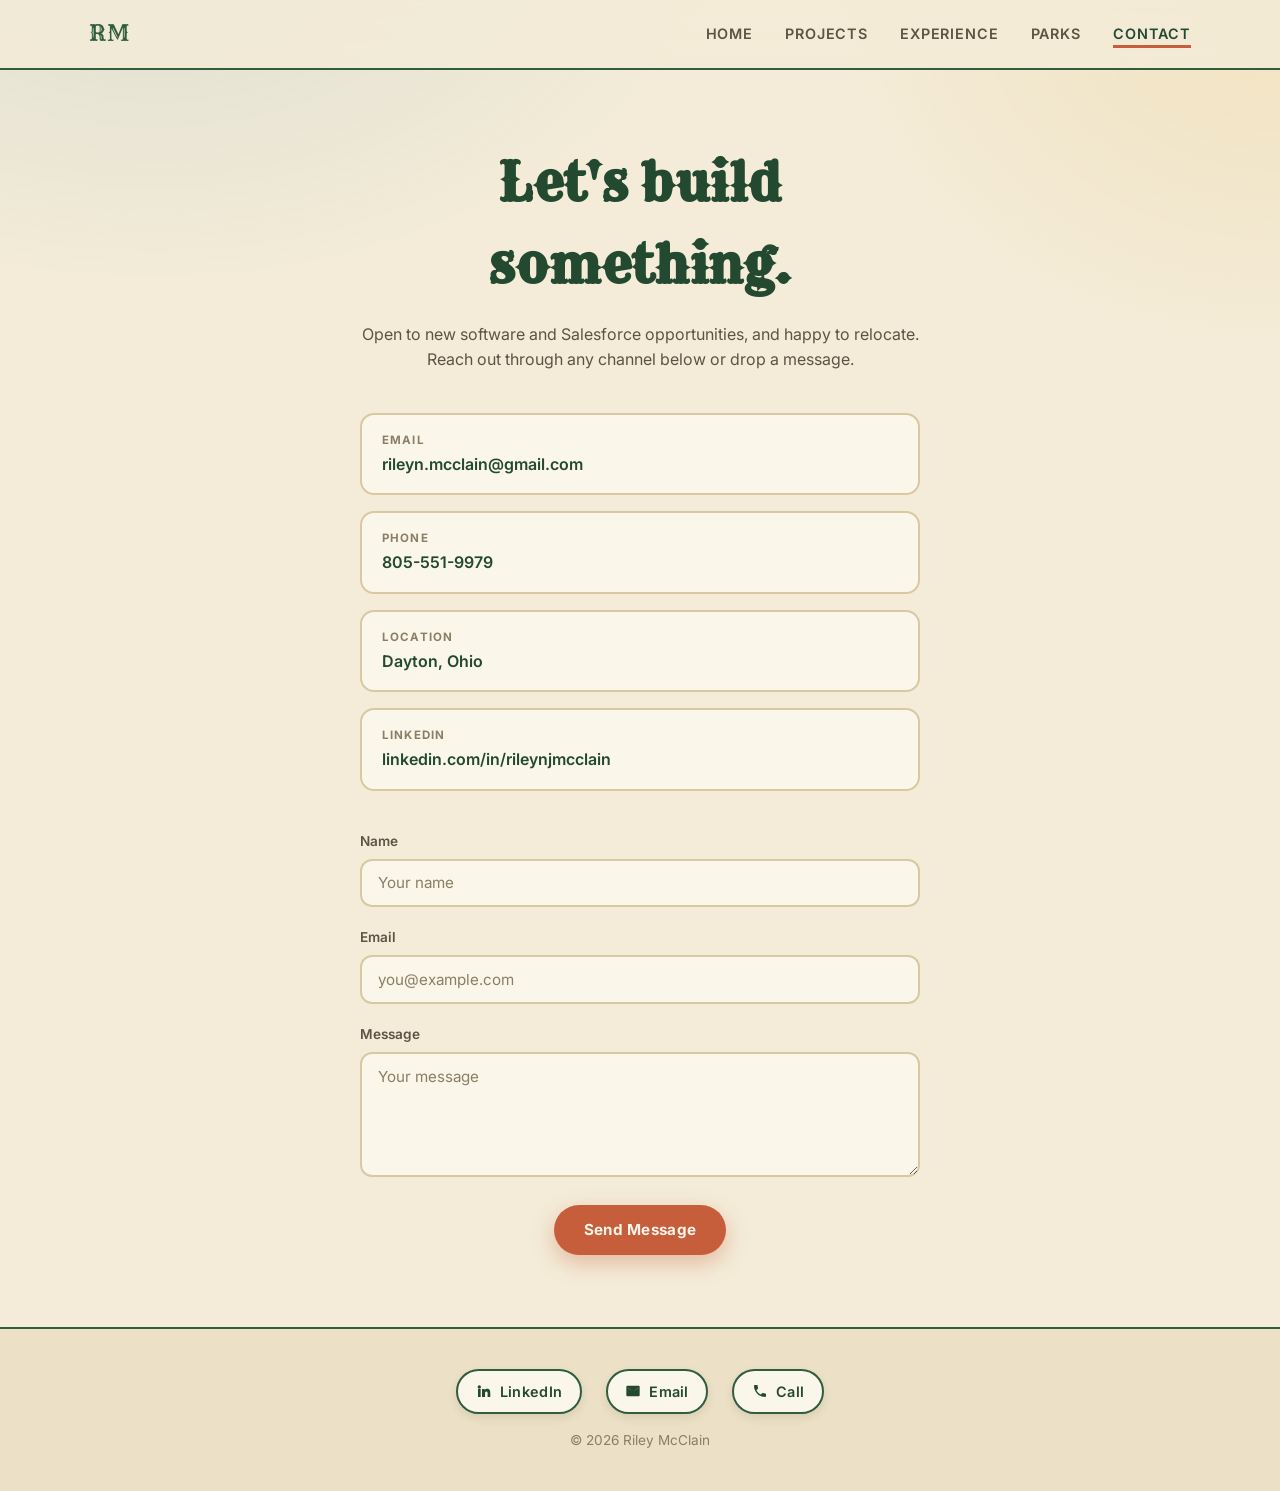
==== contact.html @ b6e042c2 "updating to a new site" ====
<!doctype html>
<html lang="en">
  <head>
    <meta charset="UTF-8" />
    <meta name="viewport" content="width=device-width, initial-scale=1.0" />
    <title>Contact — Riley McClain</title>

    <link rel="preconnect" href="https://fonts.googleapis.com" />
    <link rel="preconnect" href="https://fonts.gstatic.com" crossorigin />
    <link
      href="https://fonts.googleapis.com/css2?family=Inter:wght@400;500;600;700&family=Rye&family=Roboto+Slab:wght@500;700&display=swap"
      rel="stylesheet"
    />
    <link rel="stylesheet" href="styles.css" />
    <script src="script.js" defer></script>
  </head>
  <body>
    <header class="header">
      <nav class="nav">
        <span class="logo">RM</span>
        <ul class="nav-links">
          <li><a href="index.html">Home</a></li>
          <li><a href="projects.html">Projects</a></li>
          <li><a href="experience.html">Experience</a></li>
          <li><a href="parks.html">Parks</a></li>
          <li><a href="contact.html" class="active">Contact</a></li>
        </ul>
      </nav>
    </header>

    <main class="main">
      <section class="contact reveal">
        <h1>Let's build something.</h1>
        <p class="contact-intro">
          Open to new software and Salesforce opportunities, and happy to
          relocate. Reach out through any channel below or drop a message.
        </p>

        <ul class="contact-details">
          <li>
            <span class="contact-label">Email</span>
            <a href="mailto:rileyn.mcclain@gmail.com"
              >rileyn.mcclain@gmail.com</a
            >
          </li>
          <li>
            <span class="contact-label">Phone</span>
            <a href="tel:+18055519979">805-551-9979</a>
          </li>
          <li>
            <span class="contact-label">Location</span>
            <span>Dayton, Ohio</span>
          </li>
          <li>
            <span class="contact-label">LinkedIn</span>
            <a
              href="https://www.linkedin.com/in/rileynjmcclain"
              target="_blank"
              rel="noopener"
              >linkedin.com/in/rileynjmcclain</a
            >
          </li>
        </ul>

        <form class="contact-form">
          <div class="form-group">
            <label for="name">Name</label>
            <input id="name" type="text" placeholder="Your name" />
          </div>

          <div class="form-group">
            <label for="email">Email</label>
            <input id="email" type="email" placeholder="you@example.com" />
          </div>

          <div class="form-group">
            <label for="message">Message</label>
            <textarea
              id="message"
              rows="5"
              placeholder="Your message"
            ></textarea>
          </div>

          <button class="btn primary" type="submit">Send Message</button>
        </form>
      </section>
    </main>

    <footer class="footer">
      <div class="footer-social">
        <a
          href="https://www.linkedin.com/in/rileynjmcclain"
          target="_blank"
          rel="noopener"
        >
          <svg
            class="badge-icon"
            viewBox="0 0 24 24"
            fill="currentColor"
            aria-hidden="true"
          >
            <path
              d="M4.98 3.5a2.5 2.5 0 11-.02 5 2.5 2.5 0 01.02-5zM3 9h4v12H3zM9 9h3.8v1.6h.05c.53-1 1.83-2.05 3.77-2.05 4.03 0 4.78 2.65 4.78 6.1V21h-4v-5.35c0-1.27-.02-2.9-1.77-2.9-1.77 0-2.04 1.38-2.04 2.8V21H9z"
            />
          </svg>
          LinkedIn
        </a>
        <a href="mailto:rileyn.mcclain@gmail.com">
          <svg
            class="badge-icon"
            viewBox="0 0 24 24"
            fill="currentColor"
            aria-hidden="true"
          >
            <path
              d="M2 5.5A1.5 1.5 0 013.5 4h17A1.5 1.5 0 0122 5.5v13a1.5 1.5 0 01-1.5 1.5h-17A1.5 1.5 0 012 18.5zM4 7.2v.3l8 5 8-5v-.3l-8 5z"
            />
          </svg>
          Email
        </a>
        <a href="tel:+18055519979">
          <svg
            class="badge-icon"
            viewBox="0 0 24 24"
            fill="currentColor"
            aria-hidden="true"
          >
            <path
              d="M6.6 10.8c1.4 2.8 3.8 5.1 6.6 6.6l2.2-2.2c.3-.3.7-.4 1-.2 1.1.4 2.4.6 3.6.6.6 0 1 .4 1 1V20c0 .6-.4 1-1 1C10.6 21 3 13.4 3 4c0-.6.4-1 1-1h3.5c.6 0 1 .4 1 1 0 1.3.2 2.5.6 3.6.1.4 0 .8-.3 1z"
            />
          </svg>
          Call
        </a>
      </div>
      <div class="footer-copy">© 2026 Riley McClain</div>
    </footer>
  </body>
</html>
---- styles.css ----
/* ============================= */
/* NATIONAL PARKS THEME           */
/* Vintage WPA poster aesthetic   */
/* ============================= */
:root {
  --bg: #f4ecd8; /* aged paper cream */
  --bg-soft: #ece1c6;
  --surface: #fbf6ea; /* card paper */
  --surface-2: #f0e6cf;
  --border: #d9c9a3;
  --text: #2f2a1d; /* dark bark */
  --text-muted: #5c5442;
  --text-dim: #8a7f66;
  --forest: #2f5d3e; /* deep pine green */
  --forest-dark: #234a30;
  --sky: #3a7ca5; /* national park sky blue */
  --canyon: #c65d3b; /* canyon rust/orange */
  --canyon-dark: #a94a2c;
  --sunset: #e4a72c; /* golden hour */
  --accent: var(--forest);
  --accent-2: var(--canyon);
  --accent-glow: rgba(47, 93, 62, 0.28);
  --gradient: linear-gradient(120deg, #2f5d3e 0%, #3a7ca5 100%);
  --gradient-warm: linear-gradient(120deg, #c65d3b 0%, #e4a72c 100%);
  --radius: 14px;
  --radius-lg: 20px;
  --shadow: 0 14px 34px rgba(47, 42, 29, 0.18);
  --maxw: 1150px;
}

/* RESET */
* {
  margin: 0;
  padding: 0;
  box-sizing: border-box;
}

html {
  scroll-behavior: smooth;
}

html,
body {
  height: 100%;
}

body {
  display: flex;
  flex-direction: column;
  font-family:
    "Inter",
    -apple-system,
    BlinkMacSystemFont,
    system-ui,
    sans-serif;
  background: var(--bg);
  color: var(--text);
  line-height: 1.6;
  -webkit-font-smoothing: antialiased;
  overflow-x: hidden;
}

/* Subtle paper texture + topographic tint */
body::before {
  content: "";
  position: fixed;
  inset: 0;
  background:
    radial-gradient(
      60rem 40rem at 12% -10%,
      rgba(58, 124, 165, 0.12),
      transparent 60%
    ),
    radial-gradient(
      50rem 40rem at 100% 0%,
      rgba(228, 167, 44, 0.14),
      transparent 55%
    );
  z-index: -1;
  pointer-events: none;
}

h1,
h2,
h3,
.logo {
  font-family: "Rye", "Roboto Slab", Georgia, serif;
}

a {
  color: inherit;
}

/* ============================= */
/* HEADER / NAV                   */
/* ============================= */
.header {
  position: sticky;
  top: 0;
  z-index: 100;
  background: rgba(244, 236, 216, 0.85);
  backdrop-filter: blur(12px);
  border-bottom: 2px solid var(--forest);
}

.nav {
  max-width: var(--maxw);
  margin: auto;
  padding: 1rem 1.5rem;
  display: flex;
  justify-content: space-between;
  align-items: center;
}

.logo {
  font-weight: 400;
  font-size: 1.4rem;
  letter-spacing: 0.03em;
  color: var(--forest);
}

.nav-links {
  list-style: none;
  display: flex;
  gap: 2rem;
}

.nav-links a {
  text-decoration: none;
  color: var(--text-muted);
  font-size: 0.9rem;
  font-weight: 600;
  text-transform: uppercase;
  letter-spacing: 0.06em;
  position: relative;
  transition: color 0.2s ease;
}

.nav-links a::after {
  content: "";
  position: absolute;
  left: 0;
  bottom: -6px;
  height: 3px;
  width: 0;
  background: var(--canyon);
  transition: width 0.25s ease;
}

.nav-links a.active,
.nav-links a:hover {
  color: var(--forest-dark);
}

.nav-links a.active::after,
.nav-links a:hover::after {
  width: 100%;
}

/* ============================= */
/* LAYOUT                         */
/* ============================= */
.main {
  flex: 1;
  width: 100%;
  max-width: var(--maxw);
  margin: auto;
  padding: 4.5rem 1.5rem;
}

.main > h1 {
  font-size: clamp(2.4rem, 4vw, 3.2rem);
  letter-spacing: 0.01em;
  margin-bottom: 0.5rem;
  color: var(--forest-dark);
}

.section-intro {
  color: var(--text-muted);
  max-width: 640px;
  margin-bottom: 3rem;
  font-size: 1.05rem;
}

/* ============================= */
/* HERO                           */
/* ============================= */
.hero {
  text-align: center;
  padding: 3rem 0 1rem;
  position: relative;
  animation: fadeUp 0.8s ease both;
}

.hero-eyebrow {
  display: inline-block;
  font-size: 0.78rem;
  font-weight: 700;
  letter-spacing: 0.16em;
  text-transform: uppercase;
  color: var(--surface);
  padding: 0.45rem 1rem;
  border-radius: 999px;
  background: var(--canyon);
  margin-bottom: 1.75rem;
  box-shadow: var(--shadow);
}

.hero h1 {
  font-size: clamp(2.8rem, 8vw, 5.5rem);
  line-height: 1.05;
  letter-spacing: 0.01em;
  font-weight: 400;
  color: var(--forest-dark);
}

.hero h1 .grad {
  color: var(--canyon);
}

.subtitle {
  font-size: clamp(1.1rem, 2.5vw, 1.5rem);
  margin-top: 1.1rem;
  color: var(--text);
  font-weight: 600;
}

.tagline {
  max-width: 660px;
  margin: 1.5rem auto 0;
  color: var(--text-muted);
  font-size: 1.05rem;
}

/* Mountain range silhouette under the hero */
.hero-scene {
  position: relative;
  margin-top: 3rem;
  height: 180px;
  overflow: hidden;
  border-radius: var(--radius-lg);
  background: linear-gradient(180deg, #bfe0ec 0%, #e8dab5 100%);
  border: 2px solid var(--border);
}

.hero-scene svg {
  position: absolute;
  bottom: 0;
  left: 0;
  width: 100%;
  height: 100%;
  display: block;
}

/* ============================= */
/* BUTTONS                        */
/* ============================= */
.cta-row {
  display: flex;
  gap: 1rem;
  justify-content: center;
  flex-wrap: wrap;
  margin-top: 2.5rem;
}

.btn {
  display: inline-flex;
  align-items: center;
  gap: 0.5rem;
  font-family: inherit;
  font-size: 0.95rem;
  font-weight: 700;
  letter-spacing: 0.02em;
  padding: 0.85rem 1.7rem;
  border-radius: 999px;
  border: 2px solid transparent;
  cursor: pointer;
  text-decoration: none;
  transition:
    transform 0.2s ease,
    box-shadow 0.2s ease,
    background 0.2s ease,
    border-color 0.2s ease,
    color 0.2s ease;
}

.btn.primary {
  background: var(--canyon);
  color: var(--surface);
  box-shadow: 0 8px 22px rgba(198, 93, 59, 0.35);
}

.btn.primary:hover {
  transform: translateY(-2px);
  background: var(--canyon-dark);
  box-shadow: 0 14px 30px rgba(198, 93, 59, 0.4);
}

.btn.ghost {
  background: transparent;
  color: var(--forest-dark);
  border-color: var(--forest);
}

.btn.ghost:hover {
  transform: translateY(-2px);
  background: var(--forest);
  color: var(--surface);
}

/* ============================= */
/* STATS STRIP (trail markers)    */
/* ============================= */
.stats {
  display: grid;
  grid-template-columns: repeat(4, 1fr);
  gap: 1.25rem;
  margin: 4.5rem 0;
}

.stat {
  background: var(--surface);
  border: 2px solid var(--border);
  border-radius: var(--radius);
  padding: 1.6rem 1.25rem;
  text-align: center;
  position: relative;
}

.stat::before {
  content: "";
  position: absolute;
  top: 0;
  left: 0;
  right: 0;
  height: 6px;
  background: var(--gradient-warm);
  border-radius: var(--radius) var(--radius) 0 0;
}

.stat .num {
  font-family: "Rye", "Roboto Slab", serif;
  font-size: 2rem;
  font-weight: 400;
  color: var(--canyon);
}

.stat .label {
  font-size: 0.82rem;
  color: var(--text-muted);
  margin-top: 0.3rem;
  text-transform: uppercase;
  letter-spacing: 0.04em;
}

/* ============================= */
/* SKILLS SECTION                 */
/* ============================= */
.skills-section {
  margin-top: 5rem;
}

.skills-heading {
  text-align: center;
  font-size: clamp(1.9rem, 3vw, 2.4rem);
  letter-spacing: 0.01em;
  margin-bottom: 0.5rem;
  color: var(--forest-dark);
}

.skills-sub {
  text-align: center;
  color: var(--text-muted);
  margin-bottom: 2.75rem;
}

.skills-grid {
  display: grid;
  gap: 1.25rem;
  grid-template-columns: repeat(auto-fit, minmax(260px, 1fr));
}

.skill-group {
  background: var(--surface);
  border: 2px solid var(--border);
  border-radius: var(--radius);
  padding: 1.75rem;
  transition:
    transform 0.25s ease,
    border-color 0.25s ease,
    box-shadow 0.25s ease;
}

.skill-group:hover {
  transform: translateY(-4px);
  border-color: var(--forest);
  box-shadow: var(--shadow);
}

.skill-group h3 {
  font-size: 1.15rem;
  margin-bottom: 0.9rem;
  display: flex;
  align-items: center;
  gap: 0.5rem;
  color: var(--forest-dark);
}

.skill-group h3::before {
  content: "";
  width: 10px;
  height: 10px;
  border-radius: 50%;
  background: var(--canyon);
}

.tag-list {
  display: flex;
  flex-wrap: wrap;
  gap: 0.5rem;
}

.tag {
  font-size: 0.8rem;
  color: var(--forest-dark);
  background: var(--surface-2);
  border: 1px solid var(--border);
  padding: 0.3rem 0.75rem;
  border-radius: 999px;
  font-weight: 500;
}

/* ============================= */
/* PROJECTS                       */
/* ============================= */
.project-grid {
  display: grid;
  gap: 1.5rem;
  grid-template-columns: repeat(auto-fit, minmax(300px, 1fr));
}

.project-card {
  background: var(--surface);
  border: 2px solid var(--border);
  border-radius: var(--radius-lg);
  padding: 1.9rem;
  position: relative;
  overflow: hidden;
}

.project-card h3 {
  font-size: 1.4rem;
  margin-bottom: 0.5rem;
  color: var(--forest-dark);
}

.project-skills {
  font-size: 0.85rem;
  color: var(--canyon);
  margin-bottom: 1rem;
  font-weight: 600;
  text-transform: uppercase;
  letter-spacing: 0.03em;
}

.project-card p.project-preview {
  color: var(--text-muted);
}

.project-card.clickable {
  cursor: pointer;
  transition:
    transform 0.25s ease,
    box-shadow 0.25s ease,
    border-color 0.25s ease;
}

.project-card.clickable:hover {
  transform: translateY(-6px);
  box-shadow: var(--shadow);
  border-color: var(--forest);
}

.card-hint {
  margin-top: 1.25rem;
  font-size: 0.82rem;
  color: var(--sky);
  font-weight: 600;
  display: flex;
  align-items: center;
  gap: 0.4rem;
}

/* ============================= */
/* EXPERIENCE (TRAIL)             */
/* ============================= */
.experience-list {
  display: grid;
  gap: 1.5rem;
  position: relative;
}

.experience-card {
  background: var(--surface);
  border: 2px solid var(--border);
  border-radius: var(--radius-lg);
  padding: 1.9rem;
  border-left: 6px solid var(--forest);
  transition:
    transform 0.25s ease,
    border-color 0.25s ease,
    box-shadow 0.25s ease;
}

.experience-card:hover {
  transform: translateX(4px);
  border-left-color: var(--canyon);
  box-shadow: var(--shadow);
}

.experience-card .role-head {
  display: flex;
  justify-content: space-between;
  align-items: baseline;
  flex-wrap: wrap;
  gap: 0.5rem;
}

.experience-card h3 {
  font-size: 1.3rem;
  color: var(--forest-dark);
}

.company {
  font-weight: 600;
  color: var(--canyon);
  margin-top: 0.2rem;
}

.date {
  font-size: 0.85rem;
  color: var(--text-dim);
  white-space: nowrap;
  font-weight: 600;
}

.experience-card ul {
  padding-left: 1.2rem;
  margin-top: 1rem;
}

.experience-card li {
  margin-bottom: 0.5rem;
  color: var(--text-muted);
}

.experience-card li::marker {
  color: var(--forest);
}

/* ============================= */
/* CONTACT                        */
/* ============================= */
.contact {
  max-width: 560px;
  margin: auto;
  text-align: center;
}

.contact h1 {
  font-size: clamp(2.4rem, 4vw, 3.2rem);
  margin-bottom: 1rem;
  letter-spacing: 0.01em;
  color: var(--forest-dark);
}

.contact-intro {
  color: var(--text-muted);
  margin-bottom: 2.5rem;
}

.contact-details {
  list-style: none;
  display: grid;
  gap: 1rem;
  margin-bottom: 2.5rem;
  text-align: left;
}

.contact-details li {
  display: flex;
  flex-direction: column;
  gap: 0.15rem;
  background: var(--surface);
  border: 2px solid var(--border);
  border-radius: var(--radius);
  padding: 1rem 1.25rem;
  transition: border-color 0.2s ease;
}

.contact-details li:hover {
  border-color: var(--forest);
}

.contact-label {
  font-size: 0.72rem;
  text-transform: uppercase;
  letter-spacing: 0.1em;
  color: var(--text-dim);
  font-weight: 700;
}

.contact-details a,
.contact-details li > span:not(.contact-label) {
  color: var(--forest-dark);
  text-decoration: none;
  font-weight: 600;
}

.contact-details a:hover {
  color: var(--canyon);
}

.contact-form {
  display: flex;
  flex-direction: column;
  gap: 1.25rem;
  text-align: left;
}

.form-group {
  display: flex;
  flex-direction: column;
}

.form-group label {
  font-size: 0.85rem;
  color: var(--text-muted);
  margin-bottom: 0.4rem;
  font-weight: 600;
}

.form-group input,
.form-group textarea {
  font-family: inherit;
  padding: 0.8rem 1rem;
  font-size: 0.95rem;
  border-radius: 12px;
  border: 2px solid var(--border);
  background: var(--surface);
  color: var(--text);
  transition:
    border-color 0.2s ease,
    box-shadow 0.2s ease;
}

.form-group input::placeholder,
.form-group textarea::placeholder {
  color: var(--text-dim);
}

.form-group input:focus,
.form-group textarea:focus {
  outline: none;
  border-color: var(--forest);
  box-shadow: 0 0 0 3px var(--accent-glow);
}

.contact-form .btn {
  align-self: center;
  margin-top: 0.5rem;
}

/* ============================= */
/* FOOTER                         */
/* ============================= */
.footer {
  border-top: 2px solid var(--forest);
  background: var(--bg-soft);
  padding: 2.5rem 1.5rem;
  text-align: center;
}

.footer-social {
  display: flex;
  justify-content: center;
  gap: 1.5rem;
  margin-bottom: 1rem;
}

.footer-social a {
  color: var(--forest-dark);
  text-decoration: none;
  font-size: 0.9rem;
  font-weight: 600;
  text-transform: uppercase;
  letter-spacing: 0.04em;
  transition: color 0.2s ease;
}

.footer-social a:hover {
  color: var(--canyon);
}

.footer-copy {
  font-size: 0.85rem;
  color: var(--text-dim);
}

/* ============================= */
/* MODAL                          */
/* ============================= */
.modal {
  position: fixed;
  inset: 0;
  background: rgba(47, 42, 29, 0.55);
  backdrop-filter: blur(5px);
  display: flex;
  justify-content: center;
  align-items: center;
  padding: 1.5rem;
  z-index: 1000;
  animation: fadeIn 0.2s ease;
}

.modal.hidden {
  display: none;
}

.modal-content {
  background: var(--surface);
  border: 2px solid var(--forest);
  border-radius: var(--radius-lg);
  padding: 2.5rem;
  max-width: 560px;
  width: 100%;
  position: relative;
  box-shadow: var(--shadow);
  animation: popIn 0.25s ease;
}

.modal-content h2 {
  font-size: 1.9rem;
  margin-bottom: 0.5rem;
  color: var(--forest-dark);
}

.modal-skills {
  font-size: 0.9rem;
  color: var(--canyon);
  margin-bottom: 1.5rem;
  font-weight: 600;
  text-transform: uppercase;
  letter-spacing: 0.03em;
}

.modal-content p {
  color: var(--text-muted);
}

.modal-close {
  position: absolute;
  top: 1rem;
  right: 1.2rem;
  font-size: 1.6rem;
  line-height: 1;
  background: none;
  border: none;
  color: var(--text-muted);
  cursor: pointer;
  transition: color 0.2s ease;
}

.modal-close:hover {
  color: var(--canyon);
}

/* ============================= */
/* ANIMATIONS                     */
/* ============================= */
@keyframes fadeUp {
  from {
    opacity: 0;
    transform: translateY(20px);
  }
  to {
    opacity: 1;
    transform: translateY(0);
  }
}

@keyframes fadeIn {
  from {
    opacity: 0;
  }
  to {
    opacity: 1;
  }
}

@keyframes popIn {
  from {
    opacity: 0;
    transform: scale(0.96);
  }
  to {
    opacity: 1;
    transform: scale(1);
  }
}

.reveal {
  opacity: 0;
  transform: translateY(24px);
  transition:
    opacity 0.6s ease,
    transform 0.6s ease;
}

.reveal.visible {
  opacity: 1;
  transform: translateY(0);
}

/* ============================= */
/* RESPONSIVE                     */
/* ============================= */
@media (max-width: 720px) {
  .nav-links {
    gap: 1.1rem;
  }
  .stats {
    grid-template-columns: repeat(2, 1fr);
  }
  .main {
    padding: 3rem 1.25rem;
  }
}

@media (max-width: 420px) {
  .nav-links {
    gap: 0.75rem;
    font-size: 0.78rem;
  }
}

/* ============================= */
/* BADGE-STYLE FOOTER LINKS       */
/* ============================= */
.footer-social {
  flex-wrap: wrap;
}

.footer-social a {
  display: inline-flex;
  align-items: center;
  gap: 0.5rem;
  padding: 0.55rem 1.1rem;
  background: var(--surface);
  border: 2px solid var(--forest);
  border-radius: 999px;
  text-transform: none;
  letter-spacing: 0.02em;
  box-shadow: 0 4px 10px rgba(47, 42, 29, 0.1);
  transition:
    transform 0.2s ease,
    background 0.2s ease,
    color 0.2s ease,
    border-color 0.2s ease;
}

.footer-social a:hover {
  transform: translateY(-2px);
  background: var(--forest);
  color: var(--surface);
  border-color: var(--forest);
}

.footer-social a .badge-icon {
  width: 16px;
  height: 16px;
  flex-shrink: 0;
}

/* ============================= */
/* PARKS PAGE                     */
/* ============================= */
.parks-grid {
  display: grid;
  gap: 1.5rem;
  grid-template-columns: repeat(auto-fit, minmax(260px, 1fr));
}

.park-badge {
  background: var(--surface);
  border: 2px solid var(--border);
  border-radius: var(--radius-lg);
  padding: 1.75rem;
  text-align: center;
  transition:
    transform 0.25s ease,
    box-shadow 0.25s ease,
    border-color 0.25s ease;
}

.park-badge:hover {
  transform: translateY(-6px);
  box-shadow: var(--shadow);
  border-color: var(--forest);
}

/* Circular arrowhead-style emblem */
.park-emblem {
  width: 110px;
  height: 110px;
  margin: 0 auto 1.1rem;
  border-radius: 50%;
  background: rgb(80, 160, 230);
  border: 4px solid var(--sunset);
  display: flex;
  align-items: center;
  justify-content: center;
  overflow: hidden;
  box-shadow: inset 0 -8px 18px rgba(0, 0, 0, 0.15);
}

.park-emblem svg {
  width: 100%;
  height: 100%;
  display: block;
}

.park-badge h3 {
  font-size: 1.25rem;
  color: var(--forest-dark);
  margin-bottom: 0.25rem;
}

.park-location {
  font-size: 0.85rem;
  color: var(--canyon);
  font-weight: 600;
  text-transform: uppercase;
  letter-spacing: 0.04em;
  margin-bottom: 0.6rem;
}

.park-note {
  color: var(--text-muted);
  font-size: 0.95rem;
}

.park-year {
  display: inline-block;
  margin-top: 0.9rem;
  font-size: 0.78rem;
  font-weight: 700;
  color: var(--text-muted);
  background: var(--surface-2);
  border: 1px solid var(--border);
  padding: 0.25rem 0.7rem;
  border-radius: 999px;
}

.parks-count {
  text-align: center;
  margin: 2rem auto 3rem;
  font-family: "Rye", "Roboto Slab", serif;
  font-size: 1.4rem;
  color: var(--canyon);
}

/* ============================= */
/* PARKS MAP                      */
/* ============================= */
.map-wrap {
  margin: 0 0 3rem;
}

#parkMap {
  height: 440px;
  width: 100%;
  border-radius: var(--radius-lg);
  border: 3px solid var(--forest);
  box-shadow: var(--shadow);
  background: #dfeaf0;
  z-index: 1;
}

.map-legend {
  display: flex;
  justify-content: center;
  gap: 1.75rem;
  margin-top: 1rem;
  flex-wrap: wrap;
}

.legend-item {
  display: inline-flex;
  align-items: center;
  gap: 0.5rem;
  font-size: 0.85rem;
  font-weight: 600;
  color: var(--text-muted);
}

.legend-dot {
  width: 14px;
  height: 14px;
  border-radius: 50%;
  background: transparent;
  border: 2px solid var(--text-dim);
}

.legend-dot.visited {
  background: var(--forest);
  border-color: var(--forest-dark);
}

/* Map pins (Leaflet divIcon) */
.park-pin {
  display: block;
  width: 18px;
  height: 18px;
  border-radius: 50% 50% 50% 0;
  transform: rotate(-45deg);
  background: #fbf6ea;
  border: 3px solid var(--text-dim);
  box-shadow: 0 3px 6px rgba(0, 0, 0, 0.3);
}

.park-pin.visited {
  background: var(--forest);
  border-color: var(--sunset);
}

/* Not-visited badges read as "aspirational" */
.park-badge.not-visited {
  border-style: dashed;
}

.park-badge.not-visited .park-emblem {
  filter: saturate(0.45) opacity(0.75);
}

.park-year.bucket {
  color: var(--sky);
  background: #e2eef4;
  border-color: #bcd7e5;
}

/* Leaflet popup — parks theme */
.leaflet-popup-content-wrapper {
  background: var(--surface);
  color: var(--text);
  border: 2px solid var(--forest);
  border-radius: var(--radius);
  box-shadow: var(--shadow);
}

.leaflet-popup-tip {
  background: var(--surface);
  border: 2px solid var(--forest);
}

.park-popup {
  font-family: "Inter", sans-serif;
  min-width: 180px;
}

.park-popup strong {
  font-family: "Rye", "Roboto Slab", serif;
  font-size: 1.1rem;
  color: var(--forest-dark);
}

.park-popup .popup-state {
  font-size: 0.8rem;
  color: var(--canyon);
  font-weight: 600;
  text-transform: uppercase;
  letter-spacing: 0.03em;
  margin: 0.15rem 0 0.5rem;
}

.park-popup p {
  color: var(--text-muted);
  font-size: 0.9rem;
  margin-bottom: 0.5rem;
}

.park-popup .popup-status {
  display: inline-block;
  font-size: 0.75rem;
  font-weight: 700;
  color: var(--forest-dark);
  background: var(--surface-2);
  border: 1px solid var(--border);
  padding: 0.2rem 0.6rem;
  border-radius: 999px;
}

@media (max-width: 720px) {
  #parkMap {
    height: 340px;
  }
}
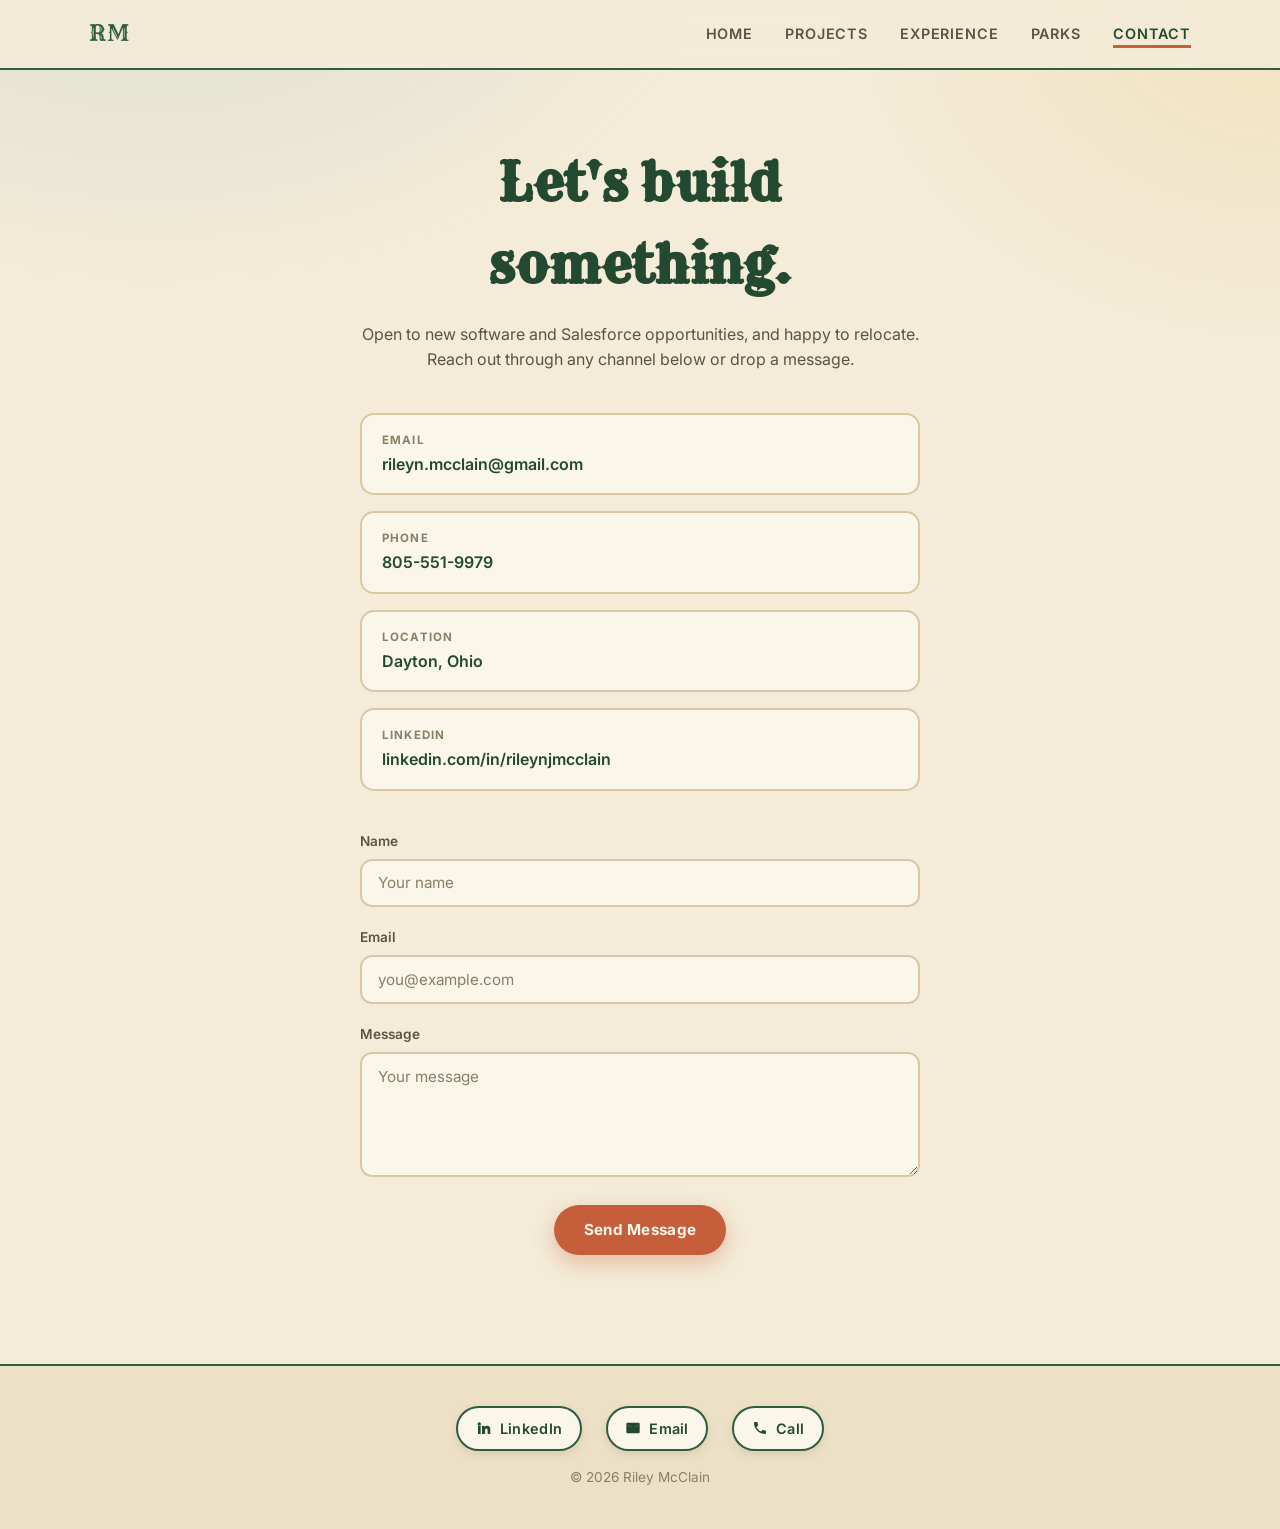
==== commit 2e221825: "Wire up contact form with Formspree and inline status feedback" ====
--- a/contact.html
+++ b/contact.html
@@ -4,6 +4,7 @@
     <meta charset="UTF-8" />
     <meta name="viewport" content="width=device-width, initial-scale=1.0" />
     <title>Contact — Riley McClain</title>
+    <link rel="icon" type="image/svg+xml" href="favicon.svg" />
 
     <link rel="preconnect" href="https://fonts.googleapis.com" />
     <link rel="preconnect" href="https://fonts.gstatic.com" crossorigin />
@@ -62,27 +63,52 @@
           </li>
         </ul>
 
-        <form class="contact-form">
+        <form
+          class="contact-form"
+          id="contactForm"
+          action="https://formspree.io/f/xqpeplzg"
+          method="POST"
+        >
           <div class="form-group">
             <label for="name">Name</label>
-            <input id="name" type="text" placeholder="Your name" />
+            <input
+              id="name"
+              name="name"
+              type="text"
+              placeholder="Your name"
+              required
+            />
           </div>
 
           <div class="form-group">
             <label for="email">Email</label>
-            <input id="email" type="email" placeholder="you@example.com" />
+            <input
+              id="email"
+              name="email"
+              type="email"
+              placeholder="you@example.com"
+              required
+            />
           </div>
 
           <div class="form-group">
             <label for="message">Message</label>
             <textarea
               id="message"
+              name="message"
               rows="5"
               placeholder="Your message"
+              required
             ></textarea>
           </div>
 
           <button class="btn primary" type="submit">Send Message</button>
+          <p
+            class="form-status"
+            id="formStatus"
+            role="status"
+            aria-live="polite"
+          ></p>
         </form>
       </section>
     </main>
--- a/styles.css
+++ b/styles.css
@@ -671,6 +671,27 @@
   margin-top: 0.5rem;
 }
 
+.form-status {
+  text-align: center;
+  font-size: 0.9rem;
+  min-height: 1.2em;
+  margin: 0;
+}
+
+.form-status[data-state="sending"] {
+  color: var(--text-muted);
+}
+
+.form-status[data-state="success"] {
+  color: var(--forest);
+  font-weight: 600;
+}
+
+.form-status[data-state="error"] {
+  color: #b5451b;
+  font-weight: 600;
+}
+
 /* ============================= */
 /* FOOTER                         */
 /* ============================= */
